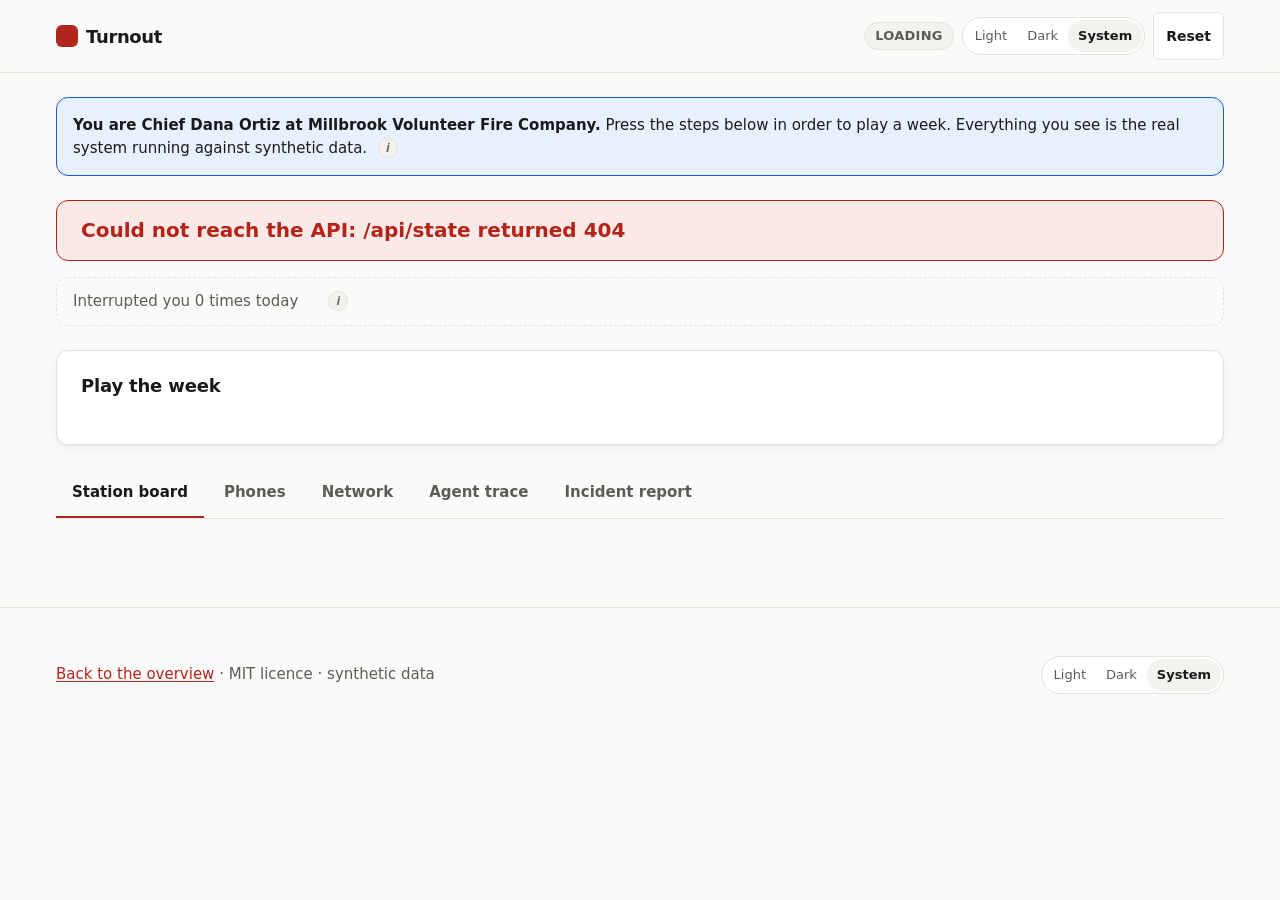
==== web/app.html @ 8598b716 "feat: web app, public API, and the playable demo week A FastAPI service holds the three departments " ====
<!doctype html>
<html lang="en">
<head>
<meta charset="utf-8">
<meta name="viewport" content="width=device-width, initial-scale=1">
<title>Turnout: Millbrook station board</title>
<meta name="description" content="The live Turnout demo. Play a week at Millbrook Volunteer Fire Company and watch the agents find a coverage gap, close what they can, negotiate with the next town, and ask the chief once.">
<script>
  (function () {
    try {
      var m = localStorage.getItem("turnout-theme");
      if (m && m !== "system") document.documentElement.setAttribute("data-theme", m);
    } catch (e) {}
  })();
</script>
<link rel="stylesheet" href="styles.css">
<link rel="icon" href="data:image/svg+xml,<svg xmlns='http://www.w3.org/2000/svg' viewBox='0 0 32 32'><rect width='32' height='32' rx='7' fill='%23B3261E'/></svg>">
</head>
<body class="app">
<a class="skip" href="#main">Skip to content</a>

<header class="site">
  <div class="bar">
    <a class="brand" href="index.html"><span class="mark" aria-hidden="true"></span> Turnout</a>
    <div class="header-actions">
      <span class="badge neutral" id="clock" aria-live="polite">loading</span>
      <div class="theme-toggle"></div>
      <button class="btn small" id="reset" type="button">Reset</button>
    </div>
  </div>
</header>

<main id="main" class="wrap" style="padding-top:var(--s5);padding-bottom:var(--s8)">

  <div class="notice" style="margin-bottom:var(--s5)">
    <strong>You are Chief Dana Ortiz at Millbrook Volunteer Fire Company.</strong>
    Press the steps below in order to play a week. Everything you see is the real system running
    against synthetic data.
    <button class="info" data-tip="judge_mode" data-label="judge mode"></button>
  </div>

  <div class="stack" style="margin-bottom:var(--s5)">
    <div class="status-line" id="status" role="status" aria-live="polite">Loading the board</div>
    <div class="quiet-meter">
      <span id="quiet-text">Interrupted you 0 times today</span>
      <span class="pips" id="quiet-pips" aria-hidden="true"></span>
      <button class="info" data-tip="interrupt_budget" data-label="the interrupt budget"></button>
    </div>
  </div>

  <section class="card" style="margin-bottom:var(--s5)" aria-labelledby="steps-h">
    <h2 id="steps-h" style="font-size:1.125rem">Play the week</h2>
    <div class="btn-row" id="steps"></div>
    <p class="small muted" id="step-detail" style="margin-top:var(--s3);margin-bottom:0"></p>
  </section>

  <div class="tabs" role="tablist" aria-label="Sections">
    <button role="tab" id="tab-board" aria-selected="true" aria-controls="panel-board">Station board</button>
    <button role="tab" id="tab-phones" aria-selected="false" aria-controls="panel-phones">Phones</button>
    <button role="tab" id="tab-network" aria-selected="false" aria-controls="panel-network">Network</button>
    <button role="tab" id="tab-trace" aria-selected="false" aria-controls="panel-trace">Agent trace</button>
    <button role="tab" id="tab-incident" aria-selected="false" aria-controls="panel-incident">Incident report</button>
  </div>

  <div id="panel-board" role="tabpanel" aria-labelledby="tab-board" style="padding-top:var(--s5)">
    <div class="stack" id="gaps"></div>
  </div>

  <div id="panel-phones" role="tabpanel" aria-labelledby="tab-phones" hidden style="padding-top:var(--s5)">
    <p class="muted small">The left phone is the chief's. Pick any member on the right. These are the
      real messages the system sent, and the reply buttons go through the same inbound path a real
      text would.</p>
    <div class="phones" id="phones"></div>
  </div>

  <div id="panel-network" role="tabpanel" aria-labelledby="tab-network" hidden style="padding-top:var(--s5)">
    <div class="stack" id="network"></div>
  </div>

  <div id="panel-trace" role="tabpanel" aria-labelledby="tab-trace" hidden style="padding-top:var(--s5)">
    <p class="muted small">Every step the agents took, in order.
      <button class="info" data-tip="agentcore_observability" data-label="AgentCore Observability"></button>
    </p>
    <div class="trace-list" id="trace"></div>
  </div>

  <div id="panel-incident" role="tabpanel" aria-labelledby="tab-incident" hidden style="padding-top:var(--s5)">
    <div class="stack" id="incident"></div>
  </div>

</main>

<footer class="site">
  <div class="wrap">
    <div><a href="index.html">Back to the overview</a> &middot; MIT licence &middot; synthetic data</div>
    <div class="theme-toggle"></div>
  </div>
</footer>

<script src="infotips.js"></script>
<script src="common.js"></script>
<script src="app.js"></script>
</body>
</html>
---- web/styles.css ----
/* Turnout design system. Tokens first, then components.
   Light and dark are both first class. Nothing here depends on a build step. */

:root {
  --bg: #FAFAF8;
  --surface: #FFFFFF;
  --surface-2: #F3F2EE;
  --text: #1A1A1A;
  --text-muted: #5C5C57;
  --border: #E4E2DC;
  --accent: #B3261E;
  --accent-text: #FFFFFF;
  --accent-soft: #FBEAE8;
  --success: #1F7A4D;
  --success-soft: #E6F4EC;
  --warning: #9A6700;
  --warning-soft: #FBF1DC;
  --danger: #B42318;
  --danger-soft: #FBE9E7;
  --info: #175CD3;
  --info-soft: #E8F0FE;
  --shadow: 0 1px 2px rgba(0, 0, 0, .06), 0 4px 12px rgba(0, 0, 0, .04);

  --r-sm: 6px;
  --r-md: 12px;
  --r-pill: 999px;
  --s1: 4px; --s2: 8px; --s3: 12px; --s4: 16px; --s5: 24px;
  --s6: 32px; --s7: 48px; --s8: 64px; --s9: 96px;
  --sans: Inter, ui-sans-serif, system-ui, -apple-system, "Segoe UI", Roboto, Helvetica, Arial, sans-serif;
  --mono: "JetBrains Mono", ui-monospace, SFMono-Regular, Menlo, Consolas, monospace;
  --maxw: 1200px;
}

@media (prefers-color-scheme: dark) {
  :root:not([data-theme="light"]) {
    --bg: #121212; --surface: #1C1C1C; --surface-2: #262626;
    --text: #ECECEA; --text-muted: #A3A39E; --border: #2E2E2E;
    --accent: #F26D63; --accent-text: #0E0E0E; --accent-soft: #33201E;
    --success: #4CC38A; --success-soft: #14301F;
    --warning: #F5B324; --warning-soft: #33280D;
    --danger: #F97066; --danger-soft: #341A18;
    --info: #84AEFF; --info-soft: #16233D;
    --shadow: none;
  }
}

:root[data-theme="dark"] {
  --bg: #121212; --surface: #1C1C1C; --surface-2: #262626;
  --text: #ECECEA; --text-muted: #A3A39E; --border: #2E2E2E;
  --accent: #F26D63; --accent-text: #0E0E0E; --accent-soft: #33201E;
  --success: #4CC38A; --success-soft: #14301F;
  --warning: #F5B324; --warning-soft: #33280D;
  --danger: #F97066; --danger-soft: #341A18;
  --info: #84AEFF; --info-soft: #16233D;
  --shadow: none;
}

*, *::before, *::after { box-sizing: border-box; }

html { color-scheme: light dark; }
:root[data-theme="dark"] { color-scheme: dark; }
:root[data-theme="light"] { color-scheme: light; }

body {
  margin: 0;
  background: var(--bg);
  color: var(--text);
  font-family: var(--sans);
  font-size: 16px;
  line-height: 1.5;
  -webkit-font-smoothing: antialiased;
}

/* Product screens get larger type: chiefs read them on a phone, often over 50. */
body.app { font-size: 18px; }

img, svg { max-width: 100%; }
a { color: var(--accent); text-decoration-thickness: 1px; text-underline-offset: 2px; }
h1, h2, h3, h4 { line-height: 1.2; margin: 0 0 var(--s3); font-weight: 650; letter-spacing: -.01em; }
h1 { font-size: clamp(2rem, 5vw, 3.25rem); }
h2 { font-size: clamp(1.5rem, 3.5vw, 2rem); }
h3 { font-size: 1.25rem; }
p { margin: 0 0 var(--s4); max-width: 68ch; }
ul, ol { max-width: 68ch; }
code, pre { font-family: var(--mono); font-size: .875em; }

:focus-visible {
  outline: 2px solid var(--accent);
  outline-offset: 2px;
  border-radius: var(--r-sm);
}

.skip {
  position: absolute; left: -9999px; top: 0; padding: var(--s3) var(--s4);
  background: var(--accent); color: var(--accent-text); z-index: 100; border-radius: 0 0 var(--r-sm) 0;
}
.skip:focus { left: 0; }

.wrap { max-width: var(--maxw); margin: 0 auto; padding: 0 var(--s4); }
.stack > * + * { margin-top: var(--s4); }
.muted { color: var(--text-muted); }
.small { font-size: .875rem; }
.center { text-align: center; }
.nowrap { white-space: nowrap; }
.scroll-x { overflow-x: auto; }

/* Header ------------------------------------------------------------------ */
header.site {
  position: sticky; top: 0; z-index: 40;
  background: color-mix(in srgb, var(--bg) 88%, transparent);
  backdrop-filter: blur(8px);
  border-bottom: 1px solid var(--border);
}
header.site .bar {
  display: flex; align-items: center; gap: var(--s4);
  max-width: var(--maxw); margin: 0 auto; padding: var(--s3) var(--s4);
}
.brand {
  display: inline-flex; align-items: center; gap: var(--s2);
  font-weight: 700; letter-spacing: -.02em; font-size: 1.125rem;
  color: var(--text); text-decoration: none;
}
.brand .mark {
  width: 22px; height: 22px; border-radius: var(--r-sm);
  background: var(--accent); display: inline-block; flex: none;
}
header.site nav { display: none; margin-left: auto; gap: var(--s4); align-items: center; }
header.site nav a { color: var(--text-muted); text-decoration: none; font-size: .9375rem; }
header.site nav a:hover { color: var(--text); }
.header-actions { margin-left: auto; display: flex; gap: var(--s2); align-items: center; }
header.site nav + .header-actions { margin-left: var(--s4); }
@media (min-width: 900px) { header.site nav { display: flex; } }

/* Buttons ----------------------------------------------------------------- */
.btn {
  display: inline-flex; align-items: center; justify-content: center; gap: var(--s2);
  min-height: 44px; padding: var(--s3) var(--s5);
  border-radius: var(--r-sm); border: 1px solid var(--border);
  background: var(--surface); color: var(--text);
  font: inherit; font-weight: 550; cursor: pointer;
  text-decoration: none; transition: background .15s ease, border-color .15s ease;
}
.btn:hover { background: var(--surface-2); }
.btn.primary { background: var(--accent); color: var(--accent-text); border-color: var(--accent); }
.btn.primary:hover { filter: brightness(1.06); }
.btn:disabled { opacity: .5; cursor: not-allowed; }
.btn.small { min-height: 36px; padding: var(--s2) var(--s3); font-size: .875rem; }
body.app .btn { min-height: 48px; }

.btn-row { display: flex; flex-wrap: wrap; gap: var(--s3); }

/* Theme toggle ------------------------------------------------------------ */
.theme-toggle { display: inline-flex; border: 1px solid var(--border); border-radius: var(--r-pill); padding: 2px; background: var(--surface); }
.theme-toggle button {
  border: 0; background: transparent; color: var(--text-muted); cursor: pointer;
  font: inherit; font-size: .8125rem; padding: 6px 10px; border-radius: var(--r-pill); min-height: 32px;
}
.theme-toggle button[aria-pressed="true"] { background: var(--surface-2); color: var(--text); font-weight: 600; }

/* InfoTip ----------------------------------------------------------------- */
.info {
  display: inline-flex; align-items: center; justify-content: center;
  width: 20px; height: 20px; margin-left: 6px; flex: none;
  border-radius: var(--r-pill); border: 1px solid var(--border);
  background: var(--surface-2); color: var(--text-muted);
  font-size: 12px; font-weight: 700; font-style: italic; line-height: 1;
  cursor: pointer; padding: 0; vertical-align: middle;
}
.info:hover { color: var(--text); border-color: var(--text-muted); }
.info-pop {
  position: absolute; z-index: 60; max-width: min(340px, calc(100vw - 32px));
  background: var(--surface); color: var(--text);
  border: 1px solid var(--border); border-radius: var(--r-md);
  padding: var(--s4); box-shadow: var(--shadow); font-size: .9375rem; line-height: 1.5;
}
.info-pop p { margin: 0 0 var(--s2); }
.info-pop p:last-child { margin: 0; }
.info-pop a { font-weight: 550; }
@media (max-width: 640px) {
  .info-pop {
    position: fixed; left: 0; right: 0; bottom: 0; top: auto; max-width: none;
    border-radius: var(--r-md) var(--r-md) 0 0; padding: var(--s5);
  }
}

/* Cards ------------------------------------------------------------------- */
.card {
  background: var(--surface); border: 1px solid var(--border);
  border-radius: var(--r-md); padding: var(--s5); box-shadow: var(--shadow);
}
.grid { display: grid; gap: var(--s4); }
@media (min-width: 768px) { .grid.cols-2 { grid-template-columns: repeat(2, 1fr); } .grid.cols-3 { grid-template-columns: repeat(3, 1fr); } }
@media (min-width: 900px) { .grid.cols-4 { grid-template-columns: repeat(4, 1fr); } }

/* Level badges: colour is never the only signal. Each has a word and a shape. */
.badge {
  display: inline-flex; align-items: center; gap: 6px;
  padding: 3px 10px; border-radius: var(--r-pill);
  font-size: .8125rem; font-weight: 650; letter-spacing: .02em; text-transform: uppercase;
  border: 1px solid transparent; white-space: nowrap;
}
.badge .shape { font-size: .75em; line-height: 1; }
.badge.critical { background: var(--danger-soft); color: var(--danger); border-color: var(--danger); }
.badge.high { background: var(--warning-soft); color: var(--warning); border-color: var(--warning); }
.badge.elevated { background: var(--info-soft); color: var(--info); border-color: var(--info); }
.badge.low { background: var(--surface-2); color: var(--text-muted); border-color: var(--border); }
.badge.covered { background: var(--success-soft); color: var(--success); border-color: var(--success); }
.badge.neutral { background: var(--surface-2); color: var(--text-muted); border-color: var(--border); }

/* Landing ----------------------------------------------------------------- */
.hero { padding: var(--s8) 0 var(--s7); }
.hero h1 { max-width: 20ch; }
.hero .lede { font-size: clamp(1.0625rem, 2.2vw, 1.25rem); color: var(--text-muted); max-width: 60ch; }
.credibility {
  display: flex; flex-wrap: wrap; gap: var(--s2) var(--s4);
  margin-top: var(--s5); padding-top: var(--s5); border-top: 1px solid var(--border);
  font-size: .9375rem; color: var(--text-muted);
}
.credibility > span { display: inline-flex; align-items: center; }

section.band { padding: var(--s8) 0; border-top: 1px solid var(--border); }
section.band > .wrap > h2 { max-width: 24ch; }
.section-lede { color: var(--text-muted); max-width: 62ch; font-size: 1.0625rem; }

.stat { font-size: clamp(1.75rem, 4vw, 2.25rem); font-weight: 700; letter-spacing: -.02em; display: block; }
.stat-label { font-weight: 600; display: block; margin-bottom: var(--s2); }

.steps { counter-reset: step; display: grid; gap: var(--s4); }
@media (min-width: 900px) { .steps { grid-template-columns: repeat(4, 1fr); } }
.step { position: relative; padding-top: var(--s5); border-top: 2px solid var(--accent); }
.step::before {
  counter-increment: step; content: counter(step);
  position: absolute; top: calc(-1 * var(--s3) - 2px); left: 0;
  width: 26px; height: 26px; border-radius: var(--r-pill);
  background: var(--accent); color: var(--accent-text);
  font-size: .8125rem; font-weight: 700; display: grid; place-items: center;
}
.step h3 { margin-top: var(--s3); font-size: 1.0625rem; }
.step p { font-size: .9375rem; color: var(--text-muted); margin: 0; }

.quote {
  border-left: 3px solid var(--accent); padding-left: var(--s4);
  font-size: 1.125rem; font-style: italic; color: var(--text); max-width: 56ch;
}

table.plain { width: 100%; border-collapse: collapse; font-size: .9375rem; }
table.plain th, table.plain td { text-align: left; padding: var(--s3); border-bottom: 1px solid var(--border); vertical-align: top; }
table.plain th { font-weight: 650; color: var(--text-muted); font-size: .875rem; }

ol.refs { font-size: .9375rem; color: var(--text-muted); padding-left: var(--s5); }
ol.refs li { margin-bottom: var(--s2); }
ol.refs a { color: var(--accent); }

footer.site { border-top: 1px solid var(--border); padding: var(--s7) 0; color: var(--text-muted); font-size: .9375rem; }
footer.site .wrap { display: flex; flex-wrap: wrap; gap: var(--s4); align-items: center; justify-content: space-between; }

/* App --------------------------------------------------------------------- */
.status-line {
  font-size: 1.25rem; font-weight: 650; line-height: 1.35;
  padding: var(--s4) var(--s5); border-radius: var(--r-md);
  border: 1px solid var(--border); background: var(--surface);
  display: flex; align-items: center; gap: var(--s3);
}
.status-line.clear { background: var(--success-soft); border-color: var(--success); color: var(--success); }
.status-line.working { background: var(--warning-soft); border-color: var(--warning); color: var(--warning); }
.status-line.needs_you { background: var(--danger-soft); border-color: var(--danger); color: var(--danger); }

.quiet-meter {
  display: flex; align-items: center; gap: var(--s3);
  font-size: .9375rem; color: var(--text-muted);
  padding: var(--s3) var(--s4); border: 1px dashed var(--border); border-radius: var(--r-md);
}
.pips { display: inline-flex; gap: 5px; }
.pip { width: 11px; height: 11px; border-radius: var(--r-pill); border: 1px solid var(--text-muted); }
.pip.used { background: var(--accent); border-color: var(--accent); }

.tabs { display: flex; gap: var(--s1); border-bottom: 1px solid var(--border); overflow-x: auto; }
.tabs button {
  border: 0; background: transparent; color: var(--text-muted); cursor: pointer;
  font: inherit; font-size: .9375rem; font-weight: 550;
  padding: var(--s3) var(--s4); min-height: 48px;
  border-bottom: 2px solid transparent; white-space: nowrap;
}
.tabs button[aria-selected="true"] { color: var(--text); border-bottom-color: var(--accent); }

.gap-card { border-left: 4px solid var(--border); }
.gap-card.critical { border-left-color: var(--danger); }
.gap-card.high { border-left-color: var(--warning); }
.gap-card.elevated { border-left-color: var(--info); }
.gap-card.covered { border-left-color: var(--success); }
.gap-head { display: flex; flex-wrap: wrap; align-items: center; gap: var(--s3); margin-bottom: var(--s3); }
.gap-window { font-weight: 650; font-size: 1.0625rem; }

.kv { display: grid; grid-template-columns: auto 1fr; gap: var(--s2) var(--s4); font-size: .9375rem; }
.kv dt { color: var(--text-muted); }
.kv dd { margin: 0; font-variant-numeric: tabular-nums; }

.formula {
  font-family: var(--mono); font-size: .8125rem; background: var(--surface-2);
  padding: var(--s3); border-radius: var(--r-sm); overflow-x: auto; white-space: pre; margin: var(--s3) 0 0;
}

/* Phones */
.phones { display: grid; gap: var(--s4); }
@media (min-width: 900px) { .phones { grid-template-columns: 1fr 1fr; } }
.phone {
  border: 1px solid var(--border); border-radius: var(--r-md);
  background: var(--surface-2); display: flex; flex-direction: column; min-height: 420px;
}
.phone-head { padding: var(--s3) var(--s4); border-bottom: 1px solid var(--border); font-weight: 650; font-size: .9375rem; }
.phone-body { flex: 1; overflow-y: auto; padding: var(--s4); display: flex; flex-direction: column; gap: var(--s3); max-height: 460px; }
.bubble {
  max-width: 85%; padding: var(--s3) var(--s4); border-radius: var(--r-md);
  font-size: .9375rem; white-space: pre-wrap; line-height: 1.45;
}
.bubble.out { align-self: flex-start; background: var(--surface); border: 1px solid var(--border); }
.bubble.in { align-self: flex-end; background: var(--accent); color: var(--accent-text); }
.bubble-meta { font-size: .75rem; color: var(--text-muted); margin-top: 4px; }
.phone-foot { padding: var(--s3) var(--s4); border-top: 1px solid var(--border); display: flex; flex-wrap: wrap; gap: var(--s2); }

/* Network. The SVG has a fixed aspect ratio, so cap its width or it fills the card and the
   nodes become enormous on a wide screen. */
.network-map { width: 100%; max-width: 520px; height: auto; display: block; margin: 0 auto; }
.node-label { font-size: 11px; fill: var(--text); font-family: var(--sans); font-weight: 600; }
.edge-label { font-size: 9.5px; fill: var(--text-muted); font-family: var(--sans); }

/* Trace */
.trace-list { display: flex; flex-direction: column; gap: var(--s2); font-family: var(--mono); font-size: .8125rem; }
.trace-row { display: grid; grid-template-columns: 62px 150px 1fr; gap: var(--s3); padding: var(--s2) var(--s3); border-radius: var(--r-sm); background: var(--surface-2); }
.trace-row .k { color: var(--accent); font-weight: 600; }
.trace-row .t { color: var(--text-muted); }
.trace-row .d { overflow-wrap: anywhere; }
@media (max-width: 640px) { .trace-row { grid-template-columns: 1fr; gap: 2px; } }

.notice { padding: var(--s4); border-radius: var(--r-md); background: var(--info-soft); border: 1px solid var(--info); color: var(--text); font-size: .9375rem; }

@media (prefers-reduced-motion: reduce) {
  *, *::before, *::after { animation-duration: .001ms !important; transition-duration: .001ms !important; }
}
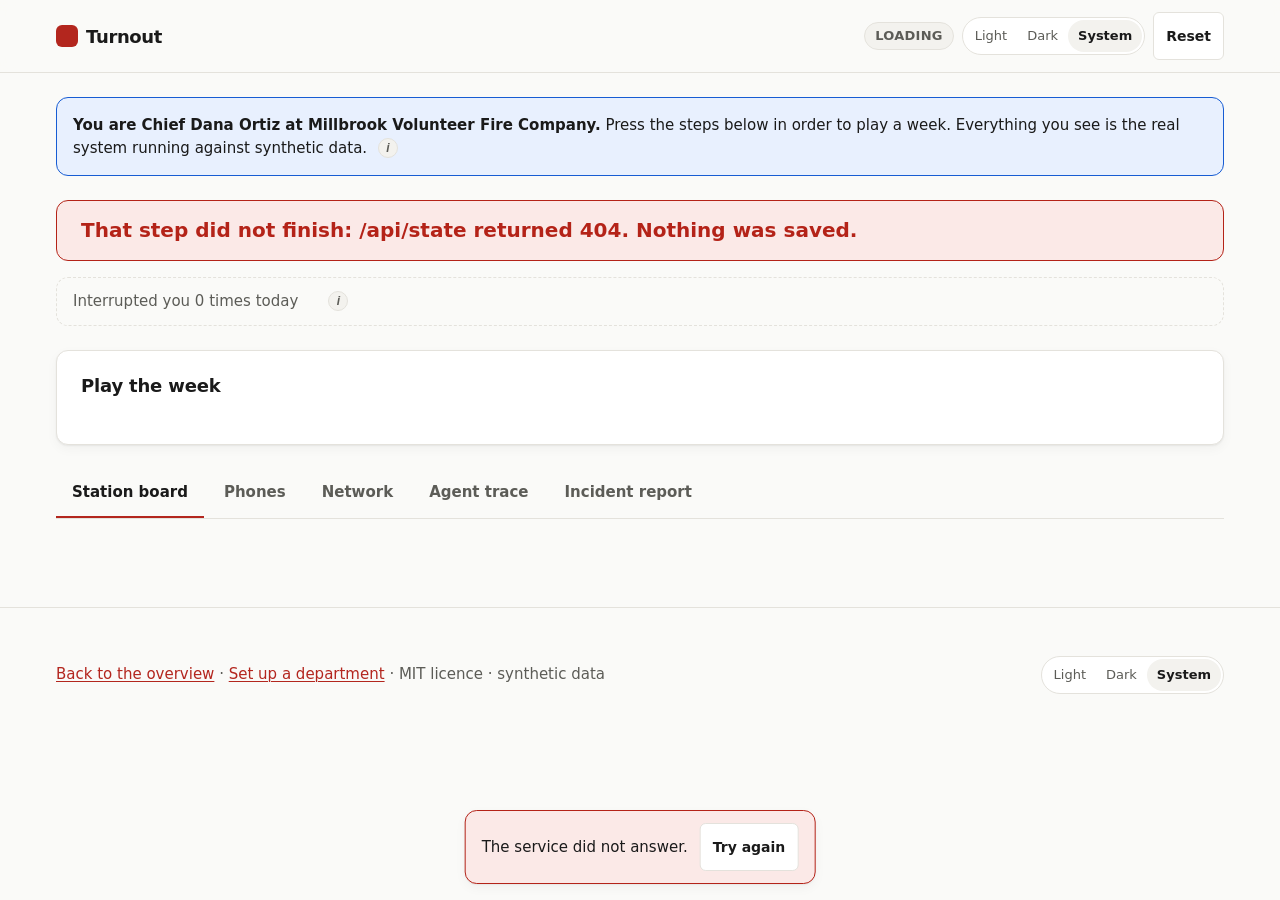
==== commit 52f3ca57: "feat: onboarding from a pasted roster, and honest failure states A volunteer chief does not have a r" ====
--- a/web/app.html
+++ b/web/app.html
@@ -92,7 +92,7 @@
 
 <footer class="site">
   <div class="wrap">
-    <div><a href="index.html">Back to the overview</a> &middot; MIT licence &middot; synthetic data</div>
+    <div><a href="index.html">Back to the overview</a> &middot; <a href="start.html">Set up a department</a> &middot; MIT licence &middot; synthetic data</div>
     <div class="theme-toggle"></div>
   </div>
 </footer>
--- a/web/styles.css
+++ b/web/styles.css
@@ -337,3 +337,16 @@
 @media (prefers-reduced-motion: reduce) {
   *, *::before, *::after { animation-duration: .001ms !important; transition-duration: .001ms !important; }
 }
+
+/* Connection banner. The demo runs against a live service, so losing it should be legible
+   rather than a spinner that never stops. */
+.conn {
+  position: fixed; left: 50%; transform: translateX(-50%); bottom: var(--s4);
+  z-index: 80; max-width: min(560px, calc(100vw - 32px));
+  padding: var(--s3) var(--s4); border-radius: var(--r-md);
+  font-size: .9375rem; box-shadow: var(--shadow);
+  display: flex; gap: var(--s3); align-items: center;
+  border: 1px solid var(--warning); background: var(--warning-soft); color: var(--text);
+}
+.conn.gone { border-color: var(--danger); background: var(--danger-soft); }
+.conn button { flex: none; }
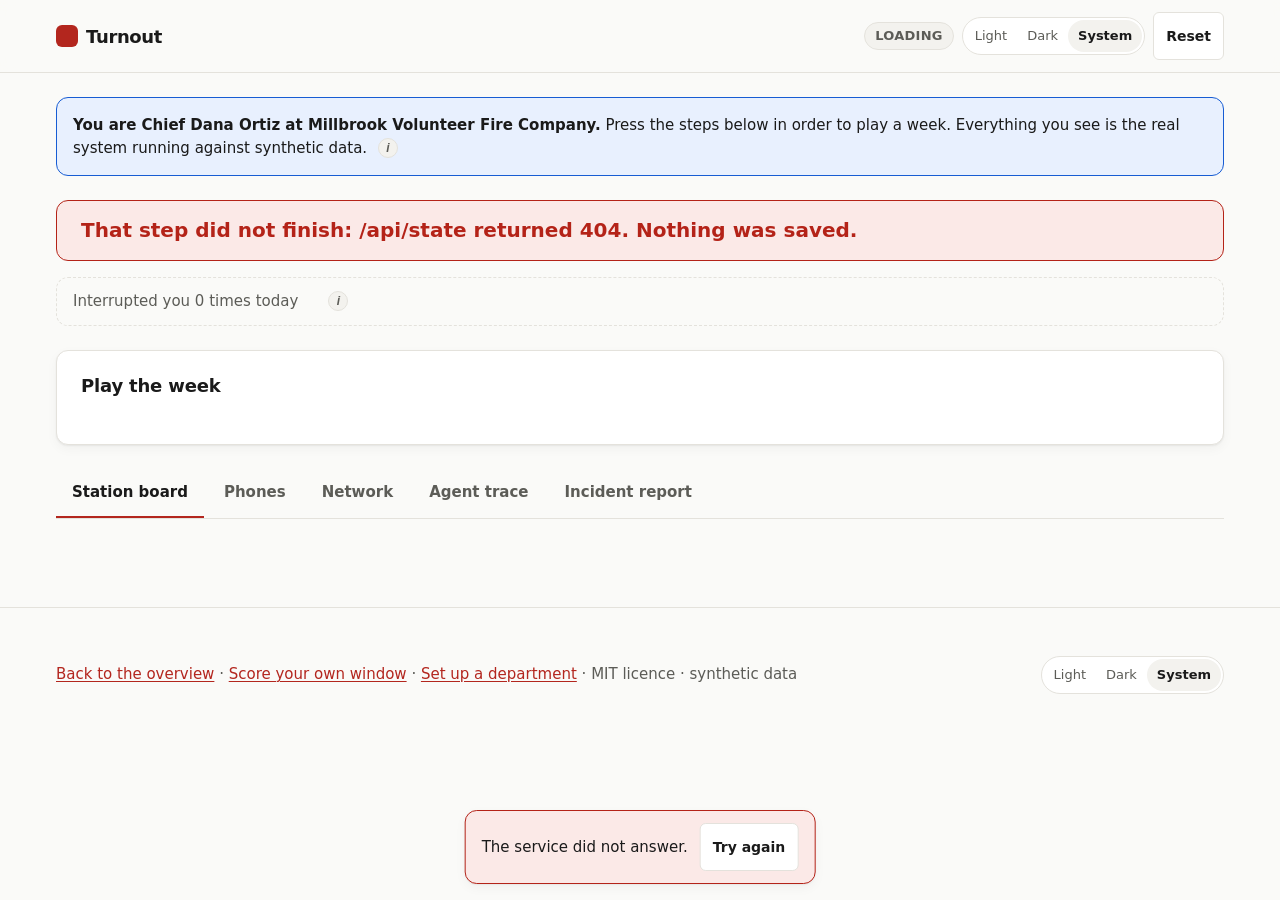
==== commit 475427c5: "feat: score your own window, not only the scripted one The demo answered one question about one fict" ====
--- a/web/app.html
+++ b/web/app.html
@@ -92,7 +92,7 @@
 
 <footer class="site">
   <div class="wrap">
-    <div><a href="index.html">Back to the overview</a> &middot; <a href="start.html">Set up a department</a> &middot; MIT licence &middot; synthetic data</div>
+    <div><a href="index.html">Back to the overview</a> &middot; <a href="try.html">Score your own window</a> &middot; <a href="start.html">Set up a department</a> &middot; MIT licence &middot; synthetic data</div>
     <div class="theme-toggle"></div>
   </div>
 </footer>
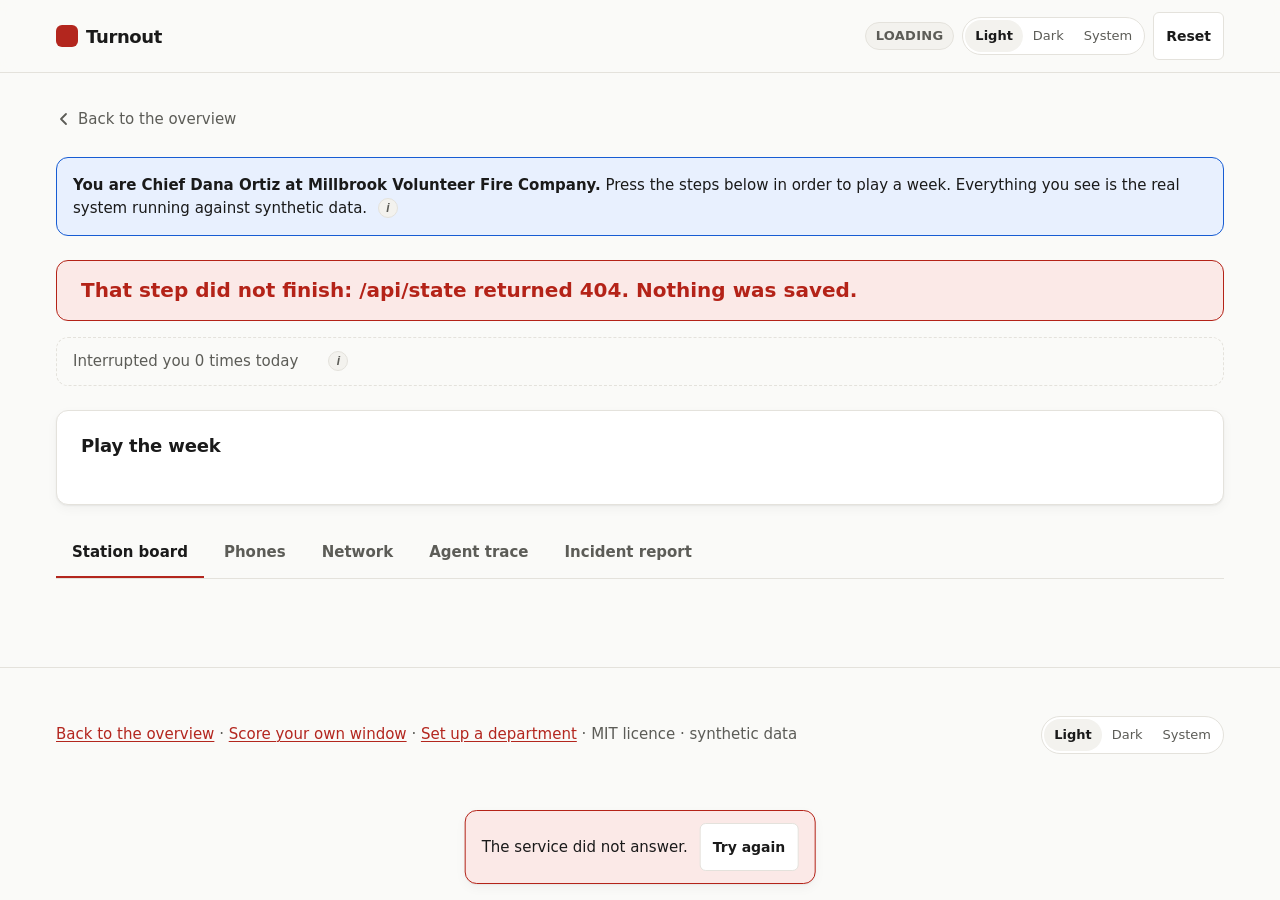
==== commit 8b7acea7: "fix: the header, a back link on every page, and light by default The landing page header had eight n" ====
--- a/web/app.html
+++ b/web/app.html
@@ -9,7 +9,7 @@
   (function () {
     try {
       var m = localStorage.getItem("turnout-theme");
-      if (m && m !== "system") document.documentElement.setAttribute("data-theme", m);
+      document.documentElement.setAttribute("data-theme", m && m !== "system" ? m : "light");
     } catch (e) {}
   })();
 </script>
@@ -31,6 +31,8 @@
 </header>
 
 <main id="main" class="wrap" style="padding-top:var(--s5);padding-bottom:var(--s8)">
+  <a class="backlink" href="index.html"><svg width="16" height="16" viewBox="0 0 16 16" aria-hidden="true" fill="none" stroke="currentColor" stroke-width="1.8" stroke-linecap="round" stroke-linejoin="round"><path d="M10 3 L5 8 l5 5"/></svg>Back to the overview</a>
+
 
   <div class="notice" style="margin-bottom:var(--s5)">
     <strong>You are Chief Dana Ortiz at Millbrook Volunteer Fire Company.</strong>
--- a/web/styles.css
+++ b/web/styles.css
@@ -129,7 +129,21 @@
 header.site nav a:hover { color: var(--text); }
 .header-actions { margin-left: auto; display: flex; gap: var(--s2); align-items: center; }
 header.site nav + .header-actions { margin-left: var(--s4); }
-@media (min-width: 900px) { header.site nav { display: flex; } }
+@media (min-width: 1040px) { header.site nav { display: flex; } }
+
+/* The primary action never wraps. It wrapped onto four lines when the navigation grew, which is
+   the sort of thing that only shows up in a browser at a real width. */
+header.site .header-actions .btn { white-space: nowrap; }
+header.site nav a { white-space: nowrap; }
+
+/* Back link. At the top of the content, where a person looks for it, not only in the footer. */
+.backlink {
+  display: inline-flex; align-items: center; gap: 6px;
+  color: var(--text-muted); text-decoration: none; font-size: .9375rem;
+  padding: var(--s2) 0; margin-bottom: var(--s4); min-height: 44px;
+}
+.backlink:hover { color: var(--text); }
+.backlink svg { flex: none; }
 
 /* Buttons ----------------------------------------------------------------- */
 .btn {
@@ -212,9 +226,12 @@
 .hero h1 { max-width: 20ch; }
 .hero .lede { font-size: clamp(1.0625rem, 2.2vw, 1.25rem); color: var(--text-muted); max-width: 60ch; }
 .credibility {
-  display: flex; flex-wrap: wrap; gap: var(--s2) var(--s4);
+  display: flex; flex-wrap: wrap; gap: var(--s2) var(--s5);
   margin-top: var(--s5); padding-top: var(--s5); border-top: 1px solid var(--border);
   font-size: .9375rem; color: var(--text-muted);
+  /* It is a paragraph, so it inherited the 68ch reading limit and stacked into three lines even on
+     a wide screen. These are three short credibility markers, not prose. */
+  max-width: none;
 }
 .credibility > span { display: inline-flex; align-items: center; }
 
@@ -334,6 +351,28 @@
 
 .notice { padding: var(--s4); border-radius: var(--r-md); background: var(--info-soft); border: 1px solid var(--info); color: var(--text); font-size: .9375rem; }
 
+/* Phone header. The brand, a three-way theme toggle and a call to action do not fit in 390px, and
+   the overflow pushed the whole page sideways. The toggle moves to the footer below 640px, where
+   there is already one, and the action keeps the space. */
+@media (max-width: 640px) {
+  header.site .header-actions .theme-toggle { display: none; }
+  header.site .bar { gap: var(--s3); padding-left: var(--s3); padding-right: var(--s3); }
+  header.site .header-actions .btn { padding: var(--s3) var(--s4); }
+  .brand { font-size: 1.0625rem; }
+}
+
+/* A grid item defaults to min-width:auto, so a long unbroken line inside one, such as a curl
+   command, makes the item refuse to shrink and the page scrolls sideways. This is the fix for the
+   whole class of that bug. */
+.grid > *, .steps > *, .row-2 > * { min-width: 0; }
+.card { min-width: 0; overflow-wrap: break-word; }
+.tabs { max-width: 100%; }
+pre, .formula { max-width: 100%; }
+
+/* Never, on any page. The design system says the body does not scroll sideways, so this is the
+   backstop that makes that true rather than aspirational. */
+html, body { overflow-x: clip; }
+
 @media (prefers-reduced-motion: reduce) {
   *, *::before, *::after { animation-duration: .001ms !important; transition-duration: .001ms !important; }
 }
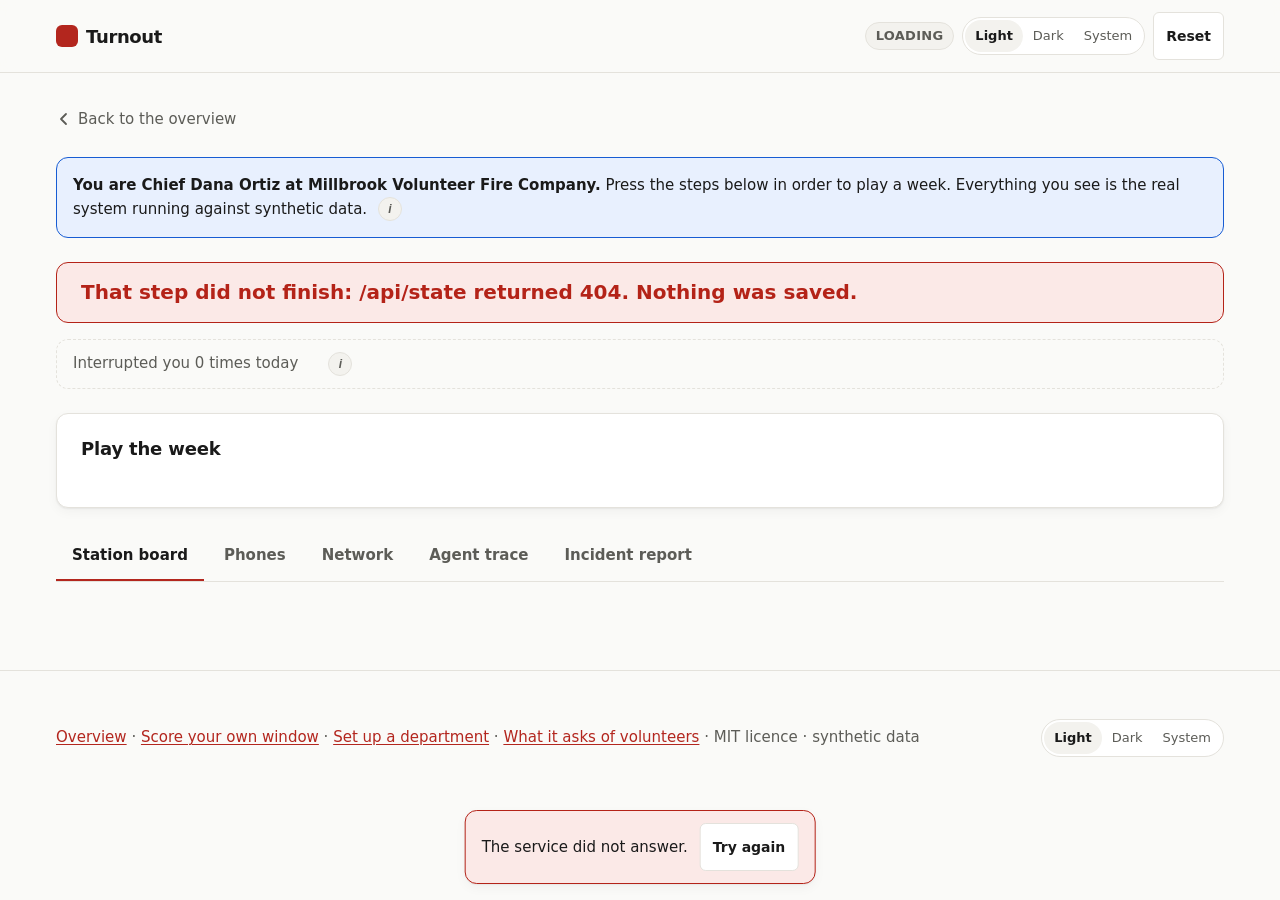
==== commit d48981a4: "feat: the page that answers to the people the agent asks Turnout asks unpaid volunteers to give up h" ====
--- a/web/app.html
+++ b/web/app.html
@@ -52,6 +52,7 @@
 
   <section class="card" style="margin-bottom:var(--s5)" aria-labelledby="steps-h">
     <h2 id="steps-h" style="font-size:1.125rem">Play the week</h2>
+    <div class="notice" id="shared-note" hidden style="margin-bottom:var(--s4)"></div>
     <div class="btn-row" id="steps"></div>
     <p class="small muted" id="step-detail" style="margin-top:var(--s3);margin-bottom:0"></p>
   </section>
@@ -72,6 +73,9 @@
     <p class="muted small">The left phone is the chief's. Pick any member on the right. These are the
       real messages the system sent, and the reply buttons go through the same inbound path a real
       text would.</p>
+    <p class="small" style="margin-top:0"><a href="crew.html">See what the agent asks of every
+      member</a>: how often it has asked them this week, the hours it will not text them, and the
+      response history behind the two people it chose.</p>
     <div class="phones" id="phones"></div>
   </div>
 
@@ -94,7 +98,10 @@
 
 <footer class="site">
   <div class="wrap">
-    <div><a href="index.html">Back to the overview</a> &middot; <a href="try.html">Score your own window</a> &middot; <a href="start.html">Set up a department</a> &middot; MIT licence &middot; synthetic data</div>
+    <div><a href="index.html">Overview</a> &middot; <a href="try.html">Score your own window</a>
+      &middot; <a href="start.html">Set up a department</a>
+      &middot; <a href="crew.html">What it asks of volunteers</a>
+      &middot; MIT licence &middot; synthetic data</div>
     <div class="theme-toggle"></div>
   </div>
 </footer>
--- a/web/styles.css
+++ b/web/styles.css
@@ -13,7 +13,9 @@
   --accent-soft: #FBEAE8;
   --success: #1F7A4D;
   --success-soft: #E6F4EC;
-  --warning: #9A6700;
+  --warning: #855800;  /* 5.5:1 on warning-soft. The old #9A6700 was 4.34, which
+                          passes only as large text, and axe counts weight 650 as
+                          not bold, so it failed a real audit. */
   --warning-soft: #FBF1DC;
   --danger: #B42318;
   --danger-soft: #FBE9E7;
@@ -174,7 +176,9 @@
 /* InfoTip ----------------------------------------------------------------- */
 .info {
   display: inline-flex; align-items: center; justify-content: center;
-  width: 20px; height: 20px; margin-left: 6px; flex: none;
+  /* 24 by 24 is the WCAG 2.2 AA minimum target size (2.5.8). The glyph stays small; the button
+     around it does not. */
+  width: 24px; height: 24px; margin-left: 6px; flex: none;
   border-radius: var(--r-pill); border: 1px solid var(--border);
   background: var(--surface-2); color: var(--text-muted);
   font-size: 12px; font-weight: 700; font-style: italic; line-height: 1;
@@ -389,3 +393,11 @@
 }
 .conn.gone { border-color: var(--danger); background: var(--danger-soft); }
 .conn button { flex: none; }
+
+/* WCAG 2.2 AA target size (2.5.8). Two links stacked in a table cell with only a <br> between them
+   sit closer than 24 CSS pixels apart, which axe reports and a thumb agrees with. */
+table.plain td a { display: inline-block; padding: 5px 0; }
+
+/* A block that scrolls has to be reachable by keyboard, or its content is unreadable without a
+   mouse. common.js gives every code block tabindex 0; this is the focus ring for it. */
+pre.formula:focus-visible { outline: 2px solid var(--accent); outline-offset: 2px; }
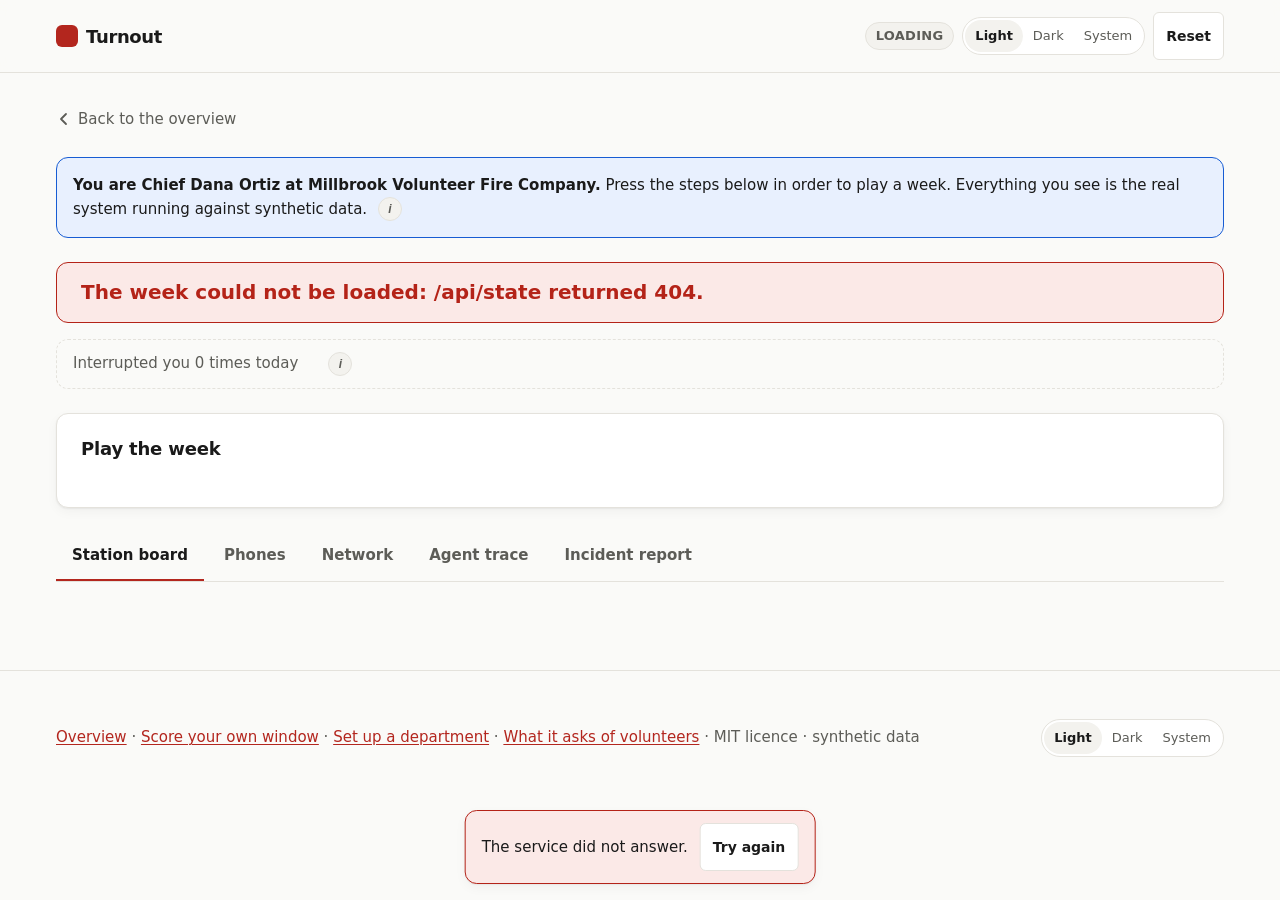
==== commit 7270108b: "Fix what the accessibility audit cannot see axe-core has been clean on every page, both themes, thre" ====
--- a/web/app.html
+++ b/web/app.html
@@ -5,6 +5,21 @@
 <meta name="viewport" content="width=device-width, initial-scale=1">
 <title>Turnout: Millbrook station board</title>
 <meta name="description" content="The live Turnout demo. Play a week at Millbrook Volunteer Fire Company and watch the agents find a coverage gap, close what they can, negotiate with the next town, and ask the chief once.">
+<!-- Link preview. A shared URL with no card is the first impression wasted. -->
+<meta property="og:type" content="website">
+<meta property="og:site_name" content="Turnout">
+<meta property="og:title" content="Turnout: Millbrook station board">
+<meta property="og:description" content="The live Turnout demo. Play a week at Millbrook Volunteer Fire Company and watch the agents find a coverage gap, close what they can, negotiate with the next town, and ask the chief once.">
+<meta property="og:url" content="https://zjrrw6wpxj.us-east-1.awsapprunner.com/app.html">
+<meta property="og:image" content="https://zjrrw6wpxj.us-east-1.awsapprunner.com/social.png">
+<meta property="og:image:width" content="1200">
+<meta property="og:image:height" content="630">
+<meta property="og:image:alt" content="Turnout, built with the Strands Agents SDK on Amazon Bedrock">
+<meta name="twitter:card" content="summary_large_image">
+<meta name="twitter:title" content="Turnout: Millbrook station board">
+<meta name="twitter:description" content="The live Turnout demo. Play a week at Millbrook Volunteer Fire Company and watch the agents find a coverage gap, close what they can, negotiate with the next town, and ask the chief once.">
+<meta name="twitter:image" content="https://zjrrw6wpxj.us-east-1.awsapprunner.com/social.png">
+
 <script>
   (function () {
     try {
@@ -23,7 +38,11 @@
   <div class="bar">
     <a class="brand" href="index.html"><span class="mark" aria-hidden="true"></span> Turnout</a>
     <div class="header-actions">
-      <span class="badge neutral" id="clock" aria-live="polite">loading</span>
+      <!-- No aria-live here on purpose. This is a label showing the simulated clock, not a
+           status. It is rewritten on every render, so announcing it meant every action
+           was read out twice, the second time as a bare time with no context. The status
+           line below is the live region that matters. -->
+      <span class="badge neutral" id="clock">loading</span>
       <div class="theme-toggle"></div>
       <button class="btn small" id="reset" type="button">Reset</button>
     </div>
--- a/web/styles.css
+++ b/web/styles.css
@@ -285,6 +285,9 @@
 .status-line.clear { background: var(--success-soft); border-color: var(--success); color: var(--success); }
 .status-line.working { background: var(--warning-soft); border-color: var(--warning); color: var(--warning); }
 .status-line.needs_you { background: var(--danger-soft); border-color: var(--danger); color: var(--danger); }
+/* Nothing has been scored yet, so this is a statement of fact rather than a verdict. It has
+   to look unlike the three that are verdicts, or a fresh demo reads as an outcome. */
+.status-line.idle { background: var(--surface); border-color: var(--border); color: var(--text-muted); }
 
 .quiet-meter {
   display: flex; align-items: center; gap: var(--s3);
@@ -398,6 +401,5 @@
    sit closer than 24 CSS pixels apart, which axe reports and a thumb agrees with. */
 table.plain td a { display: inline-block; padding: 5px 0; }
 
-/* A block that scrolls has to be reachable by keyboard, or its content is unreadable without a
-   mouse. common.js gives every code block tabindex 0; this is the focus ring for it. */
-pre.formula:focus-visible { outline: 2px solid var(--accent); outline-offset: 2px; }
+/* A scrollable region takes keyboard focus (see common.js), so it needs a visible focus ring. */
+pre.formula:focus-visible, .scroll-x:focus-visible { outline: 2px solid var(--accent); outline-offset: 2px; }
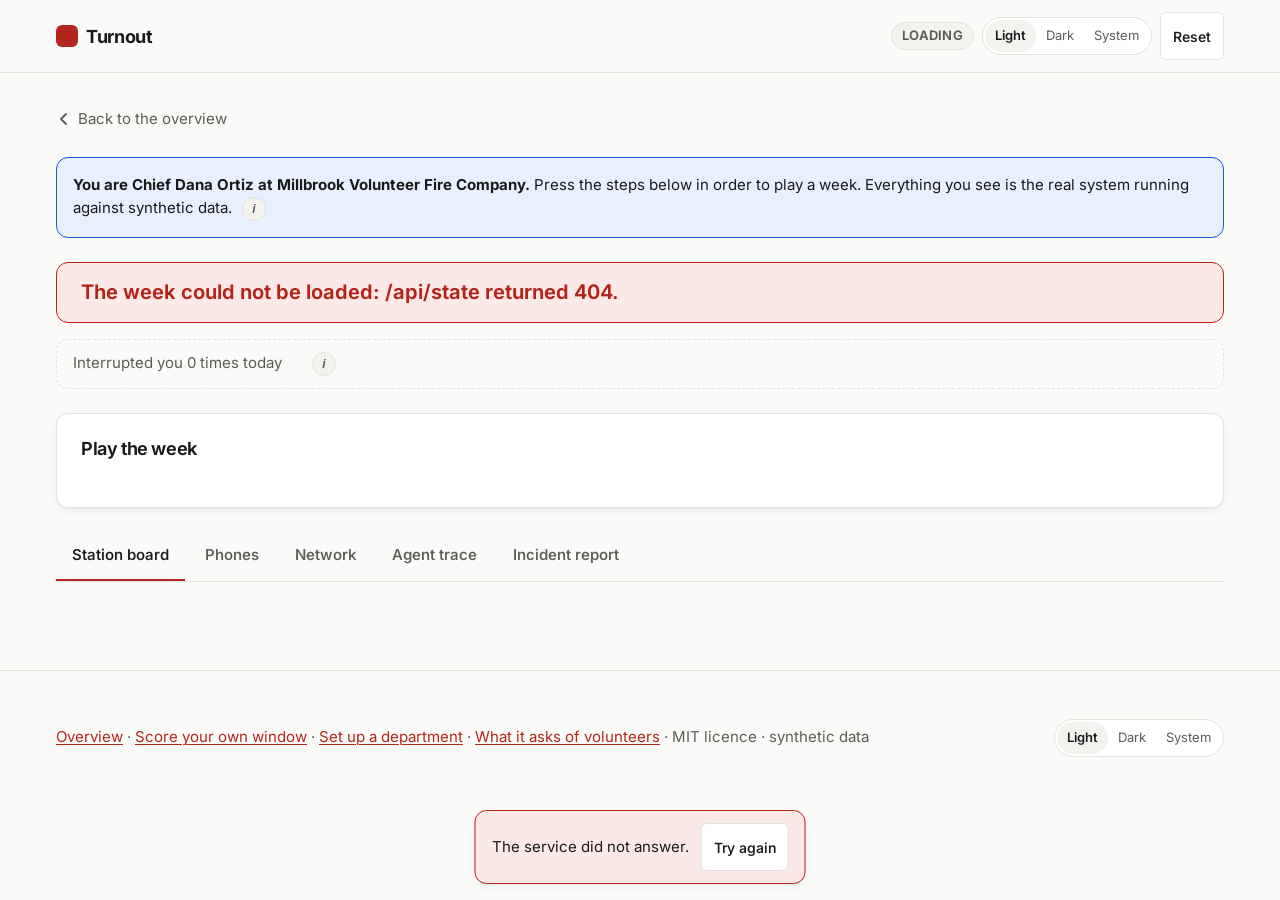
==== commit 2b5442c9: "Ship the typefaces this design was drawn in, and tune the type to them --sans has said Inter and --m" ====
--- a/web/app.html
+++ b/web/app.html
@@ -28,6 +28,8 @@
     } catch (e) {}
   })();
 </script>
+<link rel="preload" href="fonts/inter.woff2" as="font" type="font/woff2" crossorigin>
+<link rel="stylesheet" href="fonts.css">
 <link rel="stylesheet" href="styles.css">
 <link rel="icon" href="data:image/svg+xml,<svg xmlns='http://www.w3.org/2000/svg' viewBox='0 0 32 32'><rect width='32' height='32' rx='7' fill='%23B3261E'/></svg>">
 </head>
--- a/web/fonts.css
+++ b/web/fonts.css
@@ -0,0 +1,26 @@
+/* The typefaces this design was drawn in, served from here rather than a third party.
+
+   Both were named in the tokens from the start and neither was ever loaded, so every
+   visitor read the fallback and the type scale was tuned against a face nobody saw.
+
+   Self-hosted on purpose: no third-party request, nothing leaked to a font CDN, and one
+   less thing that can be down. Latin subset only, which is what these sites are written
+   in. Both faces are SIL Open Font License; see fonts/OFL.txt.
+
+   Regenerate with tools/fetch_fonts.py. */
+@font-face {
+  font-family: 'Inter';
+  font-style: normal;
+  font-weight: 400 700;
+  font-display: swap;
+  src: url('fonts/inter.woff2') format('woff2');
+  unicode-range: U+0000-00FF, U+0131, U+0152-0153, U+02BB-02BC, U+02C6, U+02DA, U+02DC, U+0304, U+0308, U+0329, U+2000-206F, U+20AC, U+2122, U+2191, U+2193, U+2212, U+2215, U+FEFF, U+FFFD;
+}
+@font-face {
+  font-family: 'JetBrains Mono';
+  font-style: normal;
+  font-weight: 400 600;
+  font-display: swap;
+  src: url('fonts/jetbrains-mono.woff2') format('woff2');
+  unicode-range: U+0000-00FF, U+0131, U+0152-0153, U+02BB-02BC, U+02C6, U+02DA, U+02DC, U+0304, U+0308, U+0329, U+2000-206F, U+20AC, U+2122, U+2191, U+2193, U+2212, U+2215, U+FEFF, U+FFFD;
+}
--- a/web/styles.css
+++ b/web/styles.css
@@ -403,3 +403,94 @@
 
 /* A scrollable region takes keyboard focus (see common.js), so it needs a visible focus ring. */
 pre.formula:focus-visible, .scroll-x:focus-visible { outline: 2px solid var(--accent); outline-offset: 2px; }
+
+/* The API section: a key you can mint, and the endpoints answering live ------------------
+   Everything below styles evidence rather than decoration, so it takes its colours from the
+   same tokens as the rest of the page and reads in both themes. */
+.keyout { margin-top: var(--s4); }
+.keyline {
+  display: block; font-family: var(--mono); font-size: .9375rem;
+  padding: var(--s3) var(--s4); border-radius: var(--r-sm);
+  background: var(--surface-2); border: 1px solid var(--border);
+  color: var(--text); overflow-wrap: anywhere; user-select: all;
+}
+.keyout p { margin: var(--s3) 0 0; }
+
+.runout { margin-top: var(--s4); overflow-x: auto; }
+.runs { width: 100%; border-collapse: collapse; font-size: .875rem; }
+.runs th, .runs td {
+  text-align: left; padding: var(--s2) var(--s3);
+  border-bottom: 1px solid var(--border); vertical-align: top;
+}
+.runs th { font-size: .8125rem; color: var(--text-muted); font-weight: 600; white-space: nowrap; }
+.runs td { font-variant-numeric: tabular-nums; }
+.runs code { font-family: var(--mono); font-size: .8125rem; white-space: nowrap; }
+/* Status is carried by a word and a colour, never colour alone. */
+.runs tr.ok td:nth-child(2) { color: var(--success); font-weight: 600; }
+.runs tr.bad td:nth-child(2) { color: var(--danger); font-weight: 600; }
+.runs .peek {
+  font-family: var(--mono); font-size: .75rem; color: var(--text-muted);
+  max-width: 42ch; overflow-wrap: anywhere;
+}
+@media (max-width: 640px) {
+  .runs .peek { display: none; }
+}
+
+/* Optical refinements, now that the typefaces actually load ------------------------------
+   The scale, the weights and the tracking here were all chosen for Inter, and until the faces
+   were shipped every one of them was being applied to a system fallback with different metrics.
+   With the real face in place a few things want adjusting, and a few become possible.
+
+   Nothing below changes a colour, a size or a spacing token. It is the layer above those: how
+   type sits, where lines break, and how a control answers when you touch it. */
+
+/* Inter is drawn tight and wants more negative tracking as it gets larger. At display sizes the
+   previous -.01em left the headline looking spaced out; this is closer to how the face is meant
+   to set. */
+h1 { letter-spacing: -.028em; }
+h2 { letter-spacing: -.022em; }
+h3 { letter-spacing: -.015em; }
+
+/* A headline that leaves one word alone on the last line reads as an accident. balance evens the
+   lines; pretty stops a paragraph ending on a single short word. Both degrade to nothing in a
+   browser that does not have them. */
+h1, h2, h3, h4, .status-line, .stat-label { text-wrap: balance; }
+p, li, .lede, .section-lede { text-wrap: pretty; }
+
+/* Figures that sit above or beside each other have to line up, which proportional digits will not
+   do. This is the whole reason tabular numerals exist. */
+.stat, .runs td, .kv dd, .quota, .clock, .badge, table td, table th {
+  font-variant-numeric: tabular-nums;
+}
+
+/* The credibility row wrapped as inline items, so the third fell to a second line and sat under
+   nothing in particular. A grid gives each claim its own column and a common baseline. */
+@media (min-width: 860px) {
+  .credibility {
+    display: grid;
+    grid-template-columns: repeat(auto-fit, minmax(15rem, 1fr));
+    gap: var(--s3) var(--s5);
+    align-items: start;
+  }
+}
+
+/* A control should answer when you touch it. Short enough not to feel laggy, long enough to read
+   as deliberate rather than as a flicker. The reduced-motion block later in this file nulls every
+   duration, so this costs nothing to anyone who has asked for stillness. */
+.btn, .theme-toggle button, [role="tab"], .info {
+  transition: background-color .14s ease, border-color .14s ease,
+              color .14s ease, transform .14s ease;
+}
+.btn:not(:disabled):active { transform: translateY(1px); }
+
+/* Two rings rather than one: the accent, and a gap in the page colour so the ring reads on a
+   button whose own fill is the accent. */
+:focus-visible {
+  outline: 2px solid var(--accent);
+  outline-offset: 2px;
+  box-shadow: 0 0 0 4px var(--bg);
+}
+
+/* Hairlines look heavier than they are on a high density screen. Where a border is only there to
+   separate, let it be quieter than where a border is holding something in. */
+.credibility, .runs th, .runs td { border-color: color-mix(in srgb, var(--border) 70%, transparent); }
